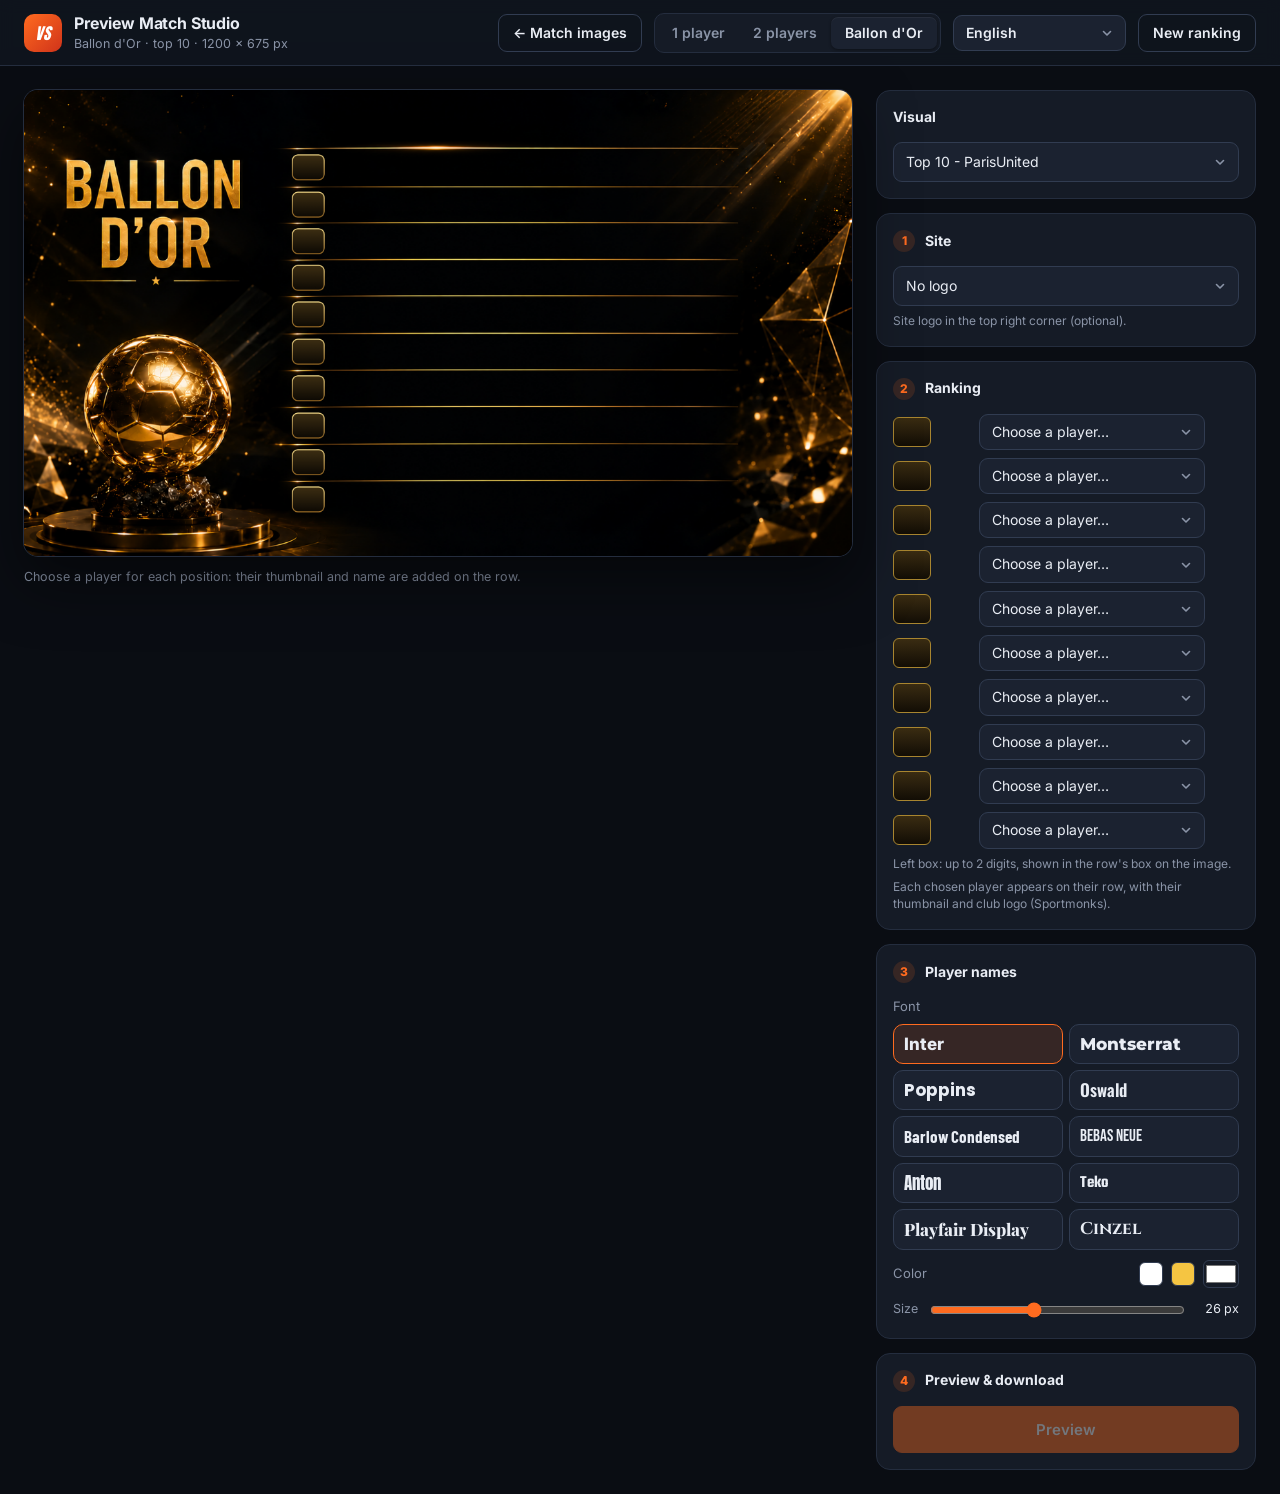
==== ballondor-top10-parisunited.html @ c7cbef78 "Ballon d'Or : déclinaison « Top 10 - ParisUnited » Même visuel que le Top 10 16:9, sans rang automat" ====
<!doctype html>
<html lang="fr">
<head>
  <meta charset="utf-8">
  <meta name="viewport" content="width=device-width, initial-scale=1">
  <title>Ballon d'Or Top 10 ParisUnited — Preview Match Studio</title>
  <link rel="preconnect" href="https://fonts.googleapis.com">
  <link rel="preconnect" href="https://fonts.gstatic.com" crossorigin>
  <link href="https://fonts.googleapis.com/css2?family=Anton&family=Barlow+Condensed:wght@700&family=Bebas+Neue&family=Cinzel:wght@700&family=Inter:wght@400;500;600;700;800&family=Montserrat:wght@800&family=Oswald:wght@600&family=Playfair+Display:wght@800&family=Poppins:wght@700&family=Teko:wght@600&display=swap" rel="stylesheet">
  <link rel="stylesheet" href="css/style.css">
</head>
<body data-layout="ballondorTop10ParisUnited">
  <!-- Déclinaison « Top 10 - ParisUnited » du Top 10 16:9 : pas de rang automatique, une case par ligne où l'on
       saisit jusqu'à 2 chiffres. Logique : js/top10.js ; réglages dans ballondorTop10ParisUnited (js/config.js). -->
  <header class="topbar">
    <div class="brand">
      <div class="brand-mark" aria-hidden="true">VS</div>
      <div>
        <h1>Preview Match Studio</h1>
        <p data-i18n="top10.subtitle">Ballon d'Or · top 10 · 1200 × 675 px</p>
      </div>
    </div>
    <div class="topbar-actions">
      <a class="btn ghost" href="index.html" data-i18n="player.back">← Visuels de match</a>
      <nav class="seg" aria-label="Pages photo joueur" data-i18n-attr="aria-label:player.navAria">
        <a href="player.html" data-i18n="player.nav1">1 joueur</a>
        <a href="player2.html" data-i18n="player.nav2">2 joueurs</a>
        <a href="ballondor.html" aria-current="page" data-i18n="player.nav3">Ballon d'Or</a>
      </nav>
      <select class="select lang-select" id="langSelect" aria-label="Langue" data-i18n-attr="aria-label:aria.lang"></select>
      <button class="btn ghost" id="resetBtn" type="button" data-i18n="top10.reset">Nouveau classement</button>
    </div>
  </header>

  <main class="layout">
    <section class="stage-col">
      <div class="stage" id="stage">
        <canvas id="editor" tabindex="0" aria-label="Zone d'édition du visuel" data-i18n-attr="aria-label:aria.canvas"></canvas>
      </div>
      <div class="stage-bar">
        <span id="statusText"></span>
      </div>
    </section>

    <aside class="panel">
      <section class="card">
        <h2><span data-i18n="visual.title">Visuel</span></h2>
        <select class="select" id="visualSelect" aria-label="Visuel" data-i18n-attr="aria-label:visual.title">
          <option value="ballondor.html" data-i18n="visual.top3">Top 3</option>
          <option value="ballondor-top10.html" data-i18n="visual.top10">Top 10 - 16/9</option>
          <option value="ballondor-top10-vertical.html" data-i18n="visual.top10Vertical">Top 10 - 9/16</option>
          <option value="ballondor-top10-parisunited.html" selected data-i18n="visual.top10PU">Top 10 - ParisUnited</option>
        </select>
      </section>

      <section class="card">
        <h2><span class="step">1</span><span data-i18n="site.title">Site</span></h2>
        <select class="select" id="siteSelect" aria-label="Site" data-i18n-attr="aria-label:site.title"></select>
        <small class="note" data-i18n="ballondor.siteNote">Logo du site en haut à droite (facultatif).</small>
      </section>

      <section class="card">
        <h2><span class="step">2</span><span data-i18n="top10.rankingTitle">Classement</span></h2>
        <ol class="rank-list" id="rankList"></ol>
        <small class="note" data-i18n="top10.numbersNote">Case de gauche : jusqu'à 2 chiffres, affichés dans la case de la ligne sur l'image.</small>
        <small class="note" data-i18n="top10.rankingNote">Chaque joueur choisi apparaît sur sa ligne, avec sa vignette et le logo de son club (Sportmonks).</small>
      </section>

      <section class="card">
        <h2><span class="step">3</span><span data-i18n="names.title">Noms des joueurs</span></h2>
        <div class="font-field"><span data-i18n="title.font">Police</span>
          <div class="font-grid" id="namesFont" role="group" aria-label="Police" data-i18n-attr="aria-label:title.font"></div>
        </div>
        <div class="inline-field">
          <span data-i18n="title.color">Couleur</span>
          <span class="color-pick" id="namesSwatches">
            <button type="button" class="swatch" data-color="#ffffff" style="background:#ffffff" title="Blanc" data-i18n-attr="title:title.white;aria-label:title.white"></button>
            <button type="button" class="swatch" data-color="#f5c542" style="background:#f5c542" title="Or" data-i18n-attr="title:title.gold;aria-label:title.gold"></button>
            <input type="color" id="namesColor" value="#ffffff" aria-label="Couleur" data-i18n-attr="aria-label:title.color">
          </span>
        </div>
        <label class="range"><span data-i18n="title.size">Taille</span>
          <input type="range" id="namesSize" min="14" max="44" step="1">
          <output id="namesSizeOut"></output>
        </label>
      </section>

      <section class="card">
        <h2><span class="step">4</span><span data-i18n="export.title">Aperçu &amp; téléchargement</span></h2>
        <button class="btn primary block" id="previewBtn" type="button" data-i18n="export.preview">Prévisualiser</button>
      </section>
    </aside>
  </main>

  <dialog id="previewDialog" class="dialog" aria-labelledby="previewTitle">
    <div class="dialog-head">
      <h3 id="previewTitle" data-i18n="dialog.title">Aperçu final</h3>
      <button class="icon-btn" type="button" data-close aria-label="Fermer" data-i18n-attr="aria-label:dialog.close">×</button>
    </div>
    <div class="preview-img">
      <img id="previewImg" alt="Aperçu du visuel exporté" data-i18n-attr="alt:dialog.imgAlt">
      <p class="preview-error" id="previewError" hidden></p>
    </div>
    <div class="dialog-foot">
      <label class="field grow"><span data-i18n="dialog.filename">Nom du fichier</span>
        <span class="filename"><input type="text" id="filenameInput" spellcheck="false"><em id="extLabel">.jpg</em></span>
      </label>
      <label class="field"><span data-i18n="dialog.format">Format</span>
        <select class="select" id="formatSelect">
          <option value="jpeg">JPG</option>
          <option value="webp">WebP</option>
          <option value="png">PNG</option>
        </select>
      </label>
      <span class="preview-meta" id="previewMeta"></span>
      <div class="row-btns">
        <button class="btn ghost" type="button" data-close data-i18n="dialog.back">Retour à l'édition</button>
        <button class="btn primary" type="button" id="downloadBtn" data-i18n="dialog.download">Télécharger</button>
      </div>
    </div>
  </dialog>

  <div class="toast" id="toast" role="status" aria-live="polite"></div>

  <script src="js/config.js"></script>
  <script src="js/i18n.js"></script>
  <script src="js/ballondor-candidates.js"></script>
  <script src="js/top10.js"></script>
</body>
</html>
---- css/style.css ----
:root {
  --bg: #0a0d13;
  --surface: #10151e;
  --card: #151b26;
  --card-2: #1b2230;
  --line: #242d3e;
  --line-2: #313c51;
  --text: #e9edf4;
  --muted: #8a94a7;
  --accent: #ff6b1f;
  --accent-hover: #ff8540;
  --accent-soft: rgba(255, 107, 31, 0.14);
  --ok: #2bd17e;
  --ok-soft: rgba(43, 209, 126, 0.14);
  --warn: #f5a524;
  --warn-soft: rgba(245, 165, 36, 0.14);
  --danger: #ff5d5d;
  --radius: 14px;
  --radius-sm: 10px;
  --font: Inter, system-ui, -apple-system, "Segoe UI", Roboto, sans-serif;
  color-scheme: dark;
}

* { box-sizing: border-box; }
[hidden] { display: none !important; }
html, body { margin: 0; }
body {
  min-height: 100vh;
  background: var(--bg);
  color: var(--text);
  font: 14px/1.45 var(--font);
  -webkit-font-smoothing: antialiased;
}
button, input, select { font: inherit; color: inherit; }
code { font-size: 0.92em; background: rgba(255, 255, 255, 0.06); padding: 1px 5px; border-radius: 5px; }

/* ---------- Barre du haut ---------- */
.topbar {
  position: sticky;
  top: 0;
  z-index: 10;
  display: flex;
  align-items: center;
  justify-content: space-between;
  gap: 16px;
  padding: 12px 24px;
  background: rgba(16, 21, 30, 0.92);
  backdrop-filter: blur(8px);
  border-bottom: 1px solid var(--line);
}
.brand { display: flex; align-items: center; gap: 12px; min-width: 0; }
.brand-mark {
  flex: none;
  width: 38px;
  height: 38px;
  display: grid;
  place-items: center;
  border-radius: 10px;
  background: linear-gradient(135deg, var(--accent), #d0331a);
  color: #fff;
  font: italic 16px/1 Anton, Impact, sans-serif;
  letter-spacing: 0.04em;
}
.brand h1 { margin: 0; font-size: 16px; font-weight: 700; letter-spacing: -0.01em; }
.brand p { margin: 0; color: var(--muted); font-size: 12.5px; }
.topbar-actions { display: flex; flex-wrap: wrap; justify-content: flex-end; align-items: center; gap: 12px; }
.topbar-actions .lang-select { flex: none; width: auto; padding-top: 7px; padding-bottom: 7px; font-weight: 600; }

.seg {
  display: inline-flex;
  padding: 3px;
  background: var(--card);
  border: 1px solid var(--line);
  border-radius: 10px;
}
.seg button {
  border: 0;
  background: transparent;
  padding: 6px 16px;
  border-radius: 7px;
  color: var(--muted);
  font-weight: 600;
  cursor: pointer;
}
.seg a {
  padding: 6px 14px;
  border-radius: 7px;
  color: var(--muted);
  font-weight: 600;
  text-decoration: none;
  white-space: nowrap;
}
.seg button:hover, .seg a:hover { color: var(--text); }
.seg a[aria-current="page"] {
  background: var(--card-2);
  color: var(--text);
  box-shadow: inset 0 1px 0 rgba(255, 255, 255, 0.05), 0 1px 3px rgba(0, 0, 0, 0.4);
}
.seg button[aria-selected="true"] {
  background: var(--card-2);
  color: var(--text);
  box-shadow: inset 0 1px 0 rgba(255, 255, 255, 0.05), 0 1px 3px rgba(0, 0, 0, 0.4);
}

/* ---------- Mise en page ---------- */
.layout {
  display: grid;
  grid-template-columns: minmax(0, 1fr) 380px;
  gap: 24px;
  padding: 24px;
  align-items: start;
  max-width: 1720px;
  margin: 0 auto;
}
.stage-col { position: sticky; top: 87px; min-width: 0; }

.stage {
  position: relative;
  aspect-ratio: 16 / 9;
  overflow: hidden;
  border-radius: var(--radius);
  background: #000;
  box-shadow: 0 0 0 1px var(--line), 0 24px 60px rgba(0, 0, 0, 0.5);
}
.stage canvas {
  display: block;
  width: 100%;
  height: 100%;
  touch-action: none;
  outline: none;
}
.stage canvas.is-dragging { cursor: grabbing !important; }

/* Visuels verticaux (9:16) : l'image tient dans la hauteur de l'écran */
.portrait .stage { aspect-ratio: 9 / 16; width: min(100%, calc((100vh - 150px) * 9 / 16)); margin-inline: auto; }
.portrait .preview-img img { width: auto; max-width: 100%; max-height: calc(100vh - 260px); margin-inline: auto; }

.drop-hint {
  position: absolute;
  inset: 0;
  display: none;
  grid-template-columns: 1fr 1fr;
  pointer-events: none;
}
.stage.is-dropping .drop-hint { display: grid; }
.drop-hint > div {
  display: grid;
  place-items: center;
  margin: 12px;
  border: 2px dashed rgba(255, 255, 255, 0.35);
  border-radius: var(--radius-sm);
  background: rgba(5, 8, 14, 0.55);
  color: rgba(255, 255, 255, 0.7);
  text-align: center;
  transition: background 0.12s, border-color 0.12s;
}
.drop-hint > div.is-active { border-color: var(--accent); background: rgba(255, 107, 31, 0.25); color: #fff; }
.drop-hint strong { display: block; font-size: 22px; margin-top: 4px; color: #fff; }

.stage-bar {
  display: flex;
  flex-wrap: wrap;
  justify-content: space-between;
  gap: 8px 16px;
  margin-top: 12px;
  color: var(--muted);
  font-size: 12.5px;
}
#statusText strong { color: var(--text); font-weight: 600; }
#statusText .num { font-variant-numeric: tabular-nums; }
kbd {
  font: 600 11px/1 var(--font);
  padding: 3px 6px;
  border-radius: 5px;
  background: var(--card-2);
  border: 1px solid var(--line-2);
  color: var(--text);
}

/* ---------- Panneau latéral ---------- */
.panel { display: flex; flex-direction: column; gap: 14px; min-width: 0; }
.card {
  padding: 16px;
  background: var(--card);
  border: 1px solid var(--line);
  border-radius: var(--radius);
}
.card h2 {
  display: flex;
  align-items: center;
  gap: 10px;
  margin: 0 0 14px;
  font-size: 14px;
  font-weight: 700;
}
.step {
  width: 22px;
  height: 22px;
  display: grid;
  place-items: center;
  border-radius: 50%;
  background: var(--accent-soft);
  color: var(--accent);
  font-size: 12px;
  font-weight: 800;
}

.note { display: block; margin-top: 6px; color: var(--muted); font-size: 12px; }
.note.warn { color: var(--warn); }
.note:empty { display: none; }

/* Fond */
.template-row { display: flex; align-items: center; gap: 12px; }
.template-thumb {
  flex: none;
  width: 112px;
  aspect-ratio: 16 / 9;
  overflow: hidden;
  border-radius: 8px;
  border: 1px solid var(--line-2);
  background: linear-gradient(115deg, #13235c 0 49%, #6b1222 51% 100%);
}
.template-thumb.is-football { background: linear-gradient(115deg, #0d4a32 0 49%, #0a2e4d 51% 100%); }
.template-thumb img { display: block; width: 100%; height: 100%; object-fit: cover; }
.template-thumb img:not([src]), .template-thumb img[src=""] { display: none; }
.template-info { min-width: 0; }
.template-info strong { display: block; overflow: hidden; text-overflow: ellipsis; white-space: nowrap; }
.template-info .note { margin-top: 2px; }

/* Équipes */
.team {
  padding: 12px;
  margin-bottom: 10px;
  background: var(--card-2);
  border: 1px solid var(--line);
  border-radius: var(--radius-sm);
  transition: border-color 0.15s, box-shadow 0.15s;
}
.team.is-selected { border-color: var(--accent); box-shadow: 0 0 0 3px var(--accent-soft); }
.team.is-locked { border-color: rgba(43, 209, 126, 0.45); }
.team-head { display: flex; align-items: center; justify-content: space-between; margin-bottom: 10px; }
.team-label { font-weight: 700; }
.team-label em { margin-left: 6px; font-style: normal; font-weight: 500; color: var(--muted); }

.badge {
  padding: 3px 9px;
  border-radius: 99px;
  background: rgba(255, 255, 255, 0.06);
  color: var(--muted);
  font-size: 11px;
  font-weight: 700;
  white-space: nowrap;
}
.badge.warn { background: var(--warn-soft); color: var(--warn); }
.badge.ok { background: var(--ok-soft); color: var(--ok); }

.club-select { margin-bottom: 8px; }
.club-select:disabled { opacity: 0.6; cursor: not-allowed; }

.drop {
  display: flex;
  align-items: center;
  gap: 12px;
  min-height: 56px;
  padding: 8px 10px;
  border: 1.5px dashed var(--line-2);
  border-radius: var(--radius-sm);
  color: var(--muted);
  font-size: 12.5px;
  cursor: pointer;
  transition: border-color 0.15s, background 0.15s, color 0.15s;
}
.drop:hover, .drop.is-over { border-color: var(--accent); background: var(--accent-soft); color: var(--text); }
.drop img {
  flex: none;
  width: 44px;
  height: 44px;
  padding: 3px;
  object-fit: contain;
  border-radius: 6px;
  background: repeating-conic-gradient(#2a3242 0 25%, #20273444 0 50%) 0 0 / 10px 10px;
}
.drop span { min-width: 0; overflow-wrap: anywhere; }
.team.is-locked .drop { pointer-events: none; opacity: 0.75; }

.range {
  display: grid;
  grid-template-columns: auto 1fr 46px;
  align-items: center;
  gap: 10px;
  margin: 12px 0 2px;
  color: var(--muted);
  font-size: 12.5px;
}
input[type="range"] { width: 100%; accent-color: var(--accent); }
input[type="range"]:disabled { opacity: 0.4; }
output { text-align: right; font-size: 12.5px; color: var(--text); font-variant-numeric: tabular-nums; }

.row-btns { display: flex; flex-wrap: wrap; gap: 8px; margin-top: 10px; }
.row-btns:empty { display: none; }

.check {
  display: flex;
  align-items: center;
  gap: 8px;
  margin-top: 12px;
  color: var(--muted);
  font-size: 13px;
  cursor: pointer;
}
.check input { width: 16px; height: 16px; accent-color: var(--accent); }

/* Boutons */
.btn {
  display: inline-flex;
  align-items: center;
  justify-content: center;
  gap: 6px;
  padding: 8px 14px;
  border: 1px solid var(--line-2);
  border-radius: 9px;
  background: var(--card-2);
  font-weight: 600;
  white-space: nowrap;
  color: inherit;
  text-decoration: none;
  cursor: pointer;
  transition: background 0.15s, border-color 0.15s, opacity 0.15s;
}
.btn:hover:not(:disabled) { background: #242c3d; border-color: #3d4964; }
.btn:focus-visible, .seg button:focus-visible, .select:focus-visible, .field input:focus-visible { outline: 2px solid var(--accent); outline-offset: 2px; }
.btn:disabled { opacity: 0.4; cursor: not-allowed; }
.btn.small { padding: 6px 11px; font-size: 12.5px; }
.btn.ghost { background: transparent; }
.btn.primary { background: var(--accent); border-color: var(--accent); color: #fff; }
.btn.primary:hover:not(:disabled) { background: var(--accent-hover); border-color: var(--accent-hover); }
.btn.danger { color: var(--danger); }
.btn.block { width: 100%; padding: 12px; font-size: 15px; }

/* Champs */
.select {
  width: 100%;
  appearance: none;
  padding: 9px 34px 9px 12px;
  border: 1px solid var(--line-2);
  border-radius: 9px;
  background: var(--card-2) url("data:image/svg+xml,%3Csvg xmlns='http://www.w3.org/2000/svg' width='12' height='12' viewBox='0 0 12 12'%3E%3Cpath d='M2.5 4.5 6 8l3.5-3.5' fill='none' stroke='%238a94a7' stroke-width='1.6' stroke-linecap='round' stroke-linejoin='round'/%3E%3C/svg%3E") no-repeat right 12px center;
  cursor: pointer;
}
.field { display: grid; gap: 6px; color: var(--muted); font-size: 12.5px; }
.field input[type="text"] {
  width: 100%;
  padding: 9px 12px;
  border: 1px solid var(--line-2);
  border-radius: 9px;
  background: var(--card-2);
}
.field input[type="file"] { font-size: 12px; color: var(--muted); }

.add-site { margin-top: 12px; border-top: 1px solid var(--line); padding-top: 12px; }
.add-site summary { cursor: pointer; color: var(--accent); font-weight: 600; font-size: 13px; list-style: none; }
.add-site summary::-webkit-details-marker { display: none; }
.add-site form { display: grid; gap: 12px; margin-top: 12px; }
.add-site form .btn { justify-self: start; }
.file-pick { display: flex; align-items: center; gap: 10px; min-width: 0; }
.file-name { min-width: 0; overflow: hidden; text-overflow: ellipsis; white-space: nowrap; color: var(--muted); font-size: 12px; }
.dialog-sm { width: min(420px, calc(100vw - 32px)); }
.dialog-sm form { padding: 20px; }
.dialog-sm p { margin: 0 0 6px; line-height: 1.5; }
.dialog-sm .row-btns { justify-content: flex-end; margin-top: 16px; }

/* Checklist */
.checklist { display: grid; gap: 8px; margin: 0 0 14px; padding: 0; list-style: none; }
.checklist li { display: flex; align-items: center; gap: 10px; color: var(--muted); font-size: 13px; }
.checklist li::before {
  content: "";
  flex: none;
  width: 18px;
  height: 18px;
  border: 1.5px solid var(--line-2);
  border-radius: 50%;
}
.checklist li.ok { color: var(--text); }
.checklist li.ok::before {
  border-color: var(--ok);
  background: var(--ok) url("data:image/svg+xml,%3Csvg xmlns='http://www.w3.org/2000/svg' width='12' height='12' viewBox='0 0 12 12'%3E%3Cpath d='m2.5 6.2 2.3 2.3 4.7-5' fill='none' stroke='%23fff' stroke-width='1.9' stroke-linecap='round' stroke-linejoin='round'/%3E%3C/svg%3E") center / 12px no-repeat;
}
.checklist li.warn::before {
  border-color: var(--warn);
  background: var(--warn-soft) url("data:image/svg+xml,%3Csvg xmlns='http://www.w3.org/2000/svg' width='12' height='12' viewBox='0 0 12 12'%3E%3Cpath d='M6 3v3.6' stroke='%23f5a524' stroke-width='1.8' stroke-linecap='round'/%3E%3Ccircle cx='6' cy='9' r='1' fill='%23f5a524'/%3E%3C/svg%3E") center / 12px no-repeat;
}

/* ---------- Page photo joueur ---------- */
.stage.is-over { box-shadow: 0 0 0 2px var(--accent), 0 24px 60px rgba(0, 0, 0, 0.5); }
.stage-busy {
  position: absolute;
  inset: 0;
  display: grid;
  place-content: center;
  justify-items: center;
  gap: 14px;
  background: rgba(10, 13, 19, 0.55);
  backdrop-filter: blur(2px);
  color: #fff;
  font-weight: 600;
  text-align: center;
  padding: 16px;
}
.spinner {
  width: 38px;
  height: 38px;
  border-radius: 50%;
  border: 3px solid rgba(255, 255, 255, 0.25);
  border-top-color: var(--accent);
  animation: spin 0.9s linear infinite;
}
@keyframes spin { to { transform: rotate(360deg); } }
.drop.is-disabled { pointer-events: none; opacity: 0.6; }
.engine-field { margin-top: 12px; }
.progress {
  position: relative;
  height: 6px;
  margin-top: 12px;
  overflow: hidden;
  border-radius: 99px;
  background: var(--card-2);
}
.progress-bar { height: 100%; width: 0; border-radius: inherit; background: var(--accent); transition: width 0.2s; }
.progress.is-indeterminate .progress-bar { width: 35%; animation: slide 1.1s ease-in-out infinite; }
@keyframes slide { from { transform: translateX(-100%); } to { transform: translateX(290%); } }
.compare { display: grid; grid-template-columns: 1fr 1fr; gap: 10px; margin-top: 12px; }
.compare figure { margin: 0; }
.compare img {
  display: block;
  width: 100%;
  aspect-ratio: 1;
  object-fit: contain;
  border-radius: 8px;
  border: 1px solid var(--line-2);
  background: repeating-conic-gradient(#2a3242 0 25%, #20273444 0 50%) 0 0 / 14px 14px;
}
.compare figcaption { margin-top: 4px; color: var(--muted); font-size: 12px; text-align: center; }
.seg-block { display: flex; width: 100%; }
.player-anchors { margin-top: 12px; }
.recenter-btn { margin-top: 12px; }
/* Ambiances de lumière : un bouton par ambiance, nom + effet */
.look-grid { display: grid; grid-template-columns: repeat(2, minmax(0, 1fr)); gap: 6px; margin-bottom: 4px; }
.look-tile {
  display: grid;
  gap: 2px;
  padding: 8px 10px;
  border: 1px solid var(--line-2);
  border-radius: var(--radius-sm);
  background: var(--card-2);
  color: var(--text);
  text-align: left;
  cursor: pointer;
}
.look-tile strong { font-size: 13px; font-weight: 700; }
.look-tile small { color: var(--muted); font-size: 11.5px; line-height: 1.3; }
.look-tile:hover { border-color: var(--muted); }
.look-tile[aria-pressed="true"] { border-color: var(--accent); background: var(--accent-soft); }
.look-tile:focus-visible { outline: 2px solid var(--accent); outline-offset: 2px; }
.name-field { margin-top: 10px; }
.rank-list { display: grid; gap: 8px; margin: 0; padding: 0; list-style: none; }
.rank-row { display: grid; grid-template-columns: 28px 32px 1fr 26px; align-items: center; gap: 8px; }
.rank-num {
  display: grid;
  place-items: center;
  height: 28px;
  border-radius: 6px;
  background: linear-gradient(180deg, #5a4520, #2c2110);
  color: #f5d27a;
  font-weight: 800;
  font-size: 13px;
}
.rank-thumb {
  grid-column: 2;
  width: 32px;
  height: 32px;
  border-radius: 50%;
  object-fit: cover;
  object-position: center 20%;
  background: #1c160b;
  border: 1px solid #a8852f;
}
.rank-row .select { grid-column: 3; padding-top: 7px; padding-bottom: 7px; }
.rank-club { grid-column: 4; width: 26px; height: 26px; object-fit: contain; }
.rank-list.is-manual .rank-row { grid-template-columns: 38px 32px 1fr 26px; }
.rank-input {
  width: 100%;
  height: 30px;
  padding: 0;
  border: 1px solid #a8852f;
  border-radius: 6px;
  background: linear-gradient(180deg, #3a2c12, #120d05);
  color: #f5d27a;
  font: 800 14px var(--font);
  text-align: center;
}
.rank-input:focus { outline: 2px solid var(--accent); outline-offset: 1px; }
.color-pick { display: inline-flex; align-items: center; gap: 8px; }
.swatch {
  width: 24px;
  height: 24px;
  padding: 0;
  border: 1px solid var(--line-2);
  border-radius: 6px;
  cursor: pointer;
}
.swatch:focus-visible { outline: 2px solid var(--accent); outline-offset: 2px; }
.color-pick input[type="color"] {
  width: 36px;
  height: 28px;
  padding: 0;
  border: 1px solid var(--line-2);
  border-radius: 6px;
  background: none;
  cursor: pointer;
}
.inline-field {
  display: flex;
  align-items: center;
  justify-content: space-between;
  gap: 10px;
  margin-top: 10px;
  color: var(--muted);
  font-size: 13px;
}
.inline-field .select { width: auto; padding: 6px 30px 6px 10px; font-size: 12.5px; }

/* Sélecteur de police : chaque bouton est écrit dans sa police */
.font-field, .format-field { display: grid; gap: 8px; margin-top: 10px; color: var(--muted); font-size: 13px; }
.font-grid { display: grid; grid-template-columns: repeat(2, minmax(0, 1fr)); gap: 6px; }
.font-tile {
  overflow: hidden;
  padding: 9px 10px;
  border: 1px solid var(--line-2);
  border-radius: var(--radius-sm);
  background: var(--card-2);
  color: var(--text);
  font-size: 17px;
  line-height: 1.2;
  text-align: left;
  text-overflow: ellipsis;
  white-space: nowrap;
  cursor: pointer;
}
.font-tile:hover { border-color: var(--muted); }
.font-tile[aria-pressed="true"] { border-color: var(--accent); background: var(--accent-soft); }
.font-tile:focus-visible { outline: 2px solid var(--accent); outline-offset: 2px; }
.player-card .compare img { aspect-ratio: 4 / 3; }
.seg-block button { flex: 1; }
.seg-block button:disabled { opacity: 0.4; cursor: not-allowed; }
.seg-block button[aria-pressed="true"] {
  background: var(--card-2);
  color: var(--text);
  box-shadow: inset 0 1px 0 rgba(255, 255, 255, 0.05), 0 1px 3px rgba(0, 0, 0, 0.4);
}

/* ---------- Fenêtre d'aperçu ---------- */
.dialog {
  width: min(1040px, calc(100vw - 32px));
  max-height: calc(100vh - 32px);
  padding: 0;
  border: 1px solid var(--line-2);
  border-radius: 18px;
  background: var(--surface);
  color: var(--text);
  box-shadow: 0 30px 80px rgba(0, 0, 0, 0.6);
}
.dialog::backdrop { background: rgba(5, 7, 12, 0.78); backdrop-filter: blur(4px); }
.dialog-head {
  display: flex;
  align-items: center;
  justify-content: space-between;
  padding: 14px 18px;
  border-bottom: 1px solid var(--line);
}
.dialog-head h3 { margin: 0; font-size: 15px; }
.icon-btn {
  width: 32px;
  height: 32px;
  border: 0;
  border-radius: 8px;
  background: transparent;
  color: var(--muted);
  font-size: 22px;
  line-height: 1;
  cursor: pointer;
}
.icon-btn:hover { background: var(--card-2); color: var(--text); }
.preview-img { padding: 18px; }
.preview-img img { display: block; width: 100%; height: auto; border-radius: 10px; box-shadow: 0 0 0 1px var(--line); }
.preview-img img[src=""] { display: none; }
.preview-error {
  margin: 0;
  padding: 14px 16px;
  border-radius: 10px;
  background: rgba(255, 93, 93, 0.1);
  color: #ffb3b3;
}
.dialog-foot {
  display: flex;
  flex-wrap: wrap;
  align-items: flex-end;
  gap: 14px;
  padding: 14px 18px 18px;
  border-top: 1px solid var(--line);
}
.dialog-foot .grow { flex: 1 1 260px; }
.dialog-foot .row-btns { margin: 0 0 0 auto; }
.filename {
  display: flex;
  align-items: center;
  border: 1px solid var(--line-2);
  border-radius: 9px;
  background: var(--card-2);
  overflow: hidden;
}
.filename input[type="text"] { border: 0; border-radius: 0; background: transparent; min-width: 0; }
.filename input:focus-visible { outline: none; }
.filename:focus-within { outline: 2px solid var(--accent); outline-offset: 2px; }
.filename em { padding: 0 12px; color: var(--muted); font-style: normal; }
.preview-meta { align-self: center; color: var(--muted); font-size: 12.5px; font-variant-numeric: tabular-nums; }

/* ---------- Notification ---------- */
.toast {
  position: fixed;
  left: 50%;
  bottom: 24px;
  z-index: 50;
  max-width: calc(100vw - 32px);
  padding: 10px 16px;
  border: 1px solid var(--line-2);
  border-radius: 10px;
  background: #1f2737;
  box-shadow: 0 12px 30px rgba(0, 0, 0, 0.45);
  font-size: 13px;
  opacity: 0;
  pointer-events: none;
  transform: translate(-50%, 16px);
  transition: opacity 0.2s, transform 0.2s;
}
.toast.show { opacity: 1; transform: translate(-50%, 0); }

/* ---------- Responsive ---------- */
/* Barre du haut sur deux lignes : elle ne reste plus collée en haut, l'image prend sa place */
@media (max-width: 1279px) {
  .topbar { position: static; }
  .stage-col { top: 16px; }
}
@media (max-width: 1020px) {
  .layout { grid-template-columns: 1fr; padding: 16px; }
  .stage-col { position: static; }
}
@media (max-width: 640px) {
  .topbar { flex-wrap: wrap; padding: 12px 16px; }
  .topbar-actions { flex-wrap: wrap; }
  .brand p { display: none; }
  .stage-bar .keys { display: none; }
}
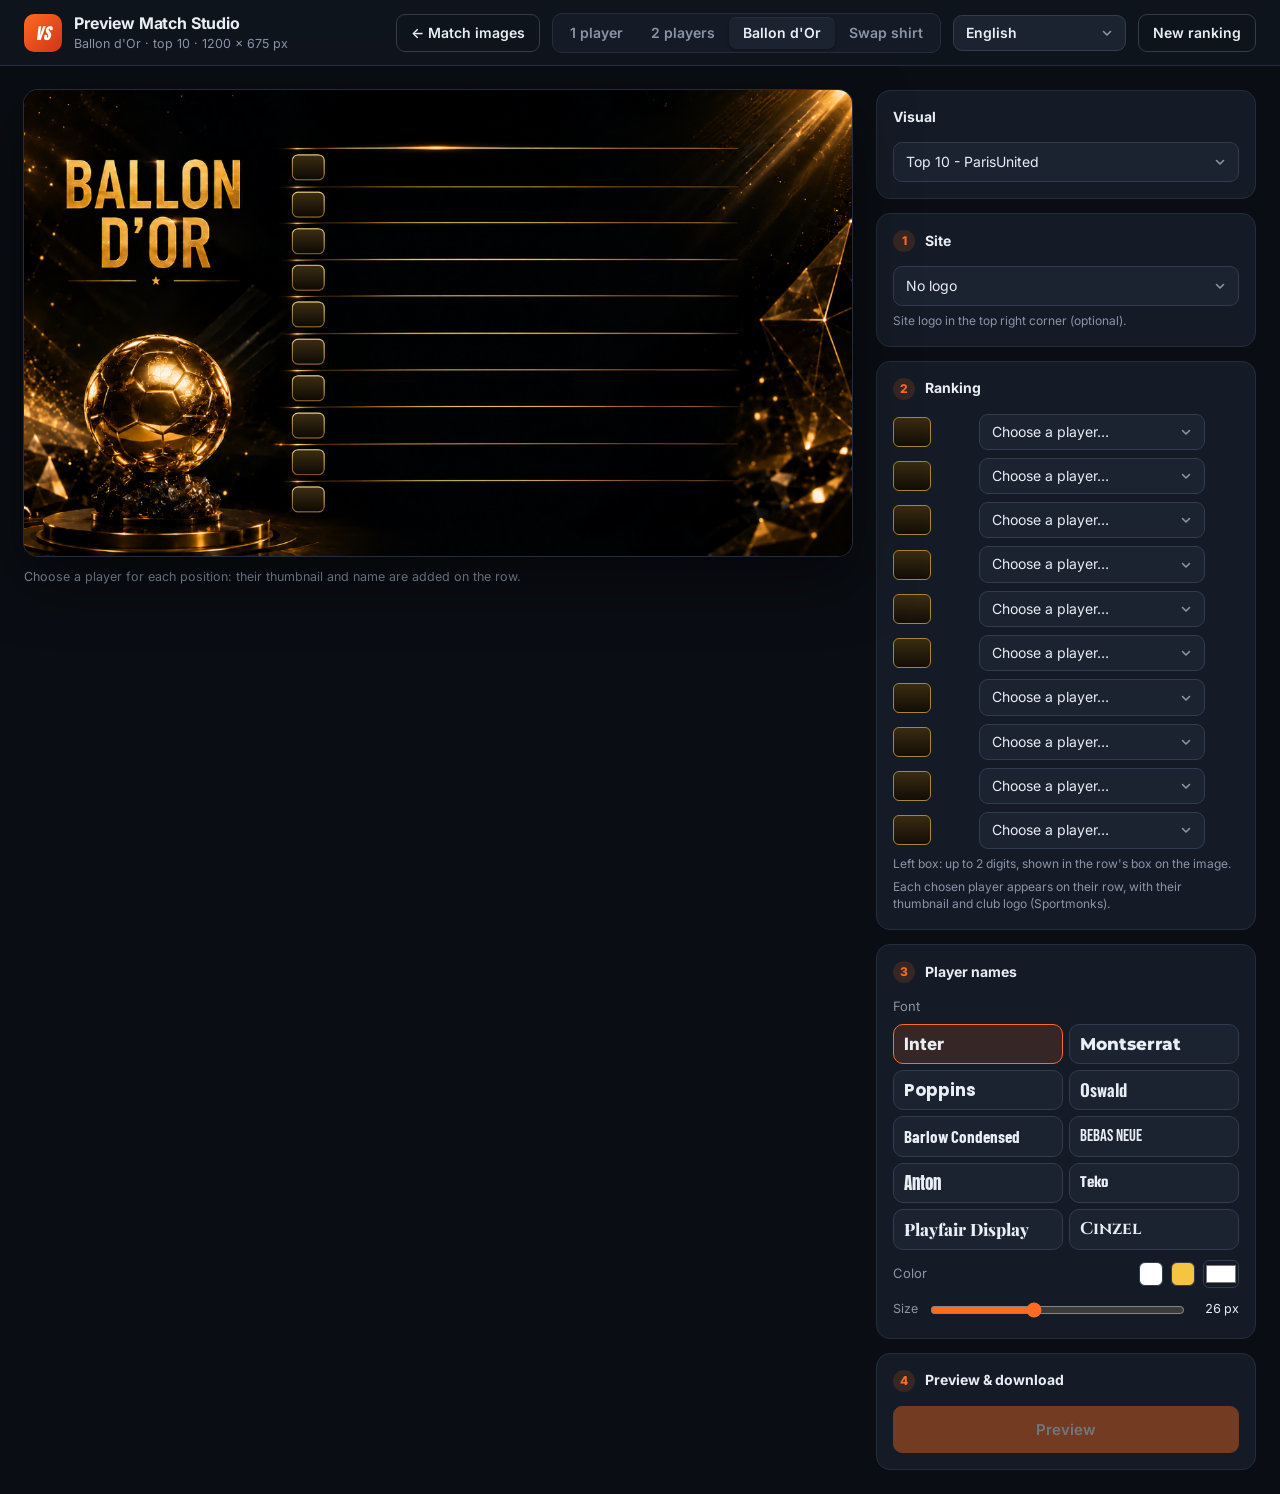
==== commit 4518f71b: "Page « Swap shirt » : maillot coupé en deux par une déchirure - Détection automatique du maillot dan" ====
--- a/ballondor-top10-parisunited.html
+++ b/ballondor-top10-parisunited.html
@@ -26,6 +26,7 @@
         <a href="player.html" data-i18n="player.nav1">1 joueur</a>
         <a href="player2.html" data-i18n="player.nav2">2 joueurs</a>
         <a href="ballondor.html" aria-current="page" data-i18n="player.nav3">Ballon d'Or</a>
+        <a href="swapshirt.html" data-i18n="player.nav4">Swap shirt</a>
       </nav>
       <select class="select lang-select" id="langSelect" aria-label="Langue" data-i18n-attr="aria-label:aria.lang"></select>
       <button class="btn ghost" id="resetBtn" type="button" data-i18n="top10.reset">Nouveau classement</button>
--- a/css/style.css
+++ b/css/style.css
@@ -660,3 +660,30 @@
   .brand p { display: none; }
   .stage-bar .keys { display: none; }
 }
+
+/* ---------- Swap shirt ---------- */
+.tool-bar { margin-bottom: 12px; }
+.tool-bar button { padding: 8px 6px; font-size: 12.5px; }
+.tool-bar button:disabled { opacity: 0.4; cursor: not-allowed; }
+.swap-stage { margin-inline: auto; }
+.swap-empty {
+  position: absolute;
+  inset: 0;
+  display: grid;
+  place-content: center;
+  gap: 8px;
+  padding: 24px;
+  border: 2px dashed var(--line-2);
+  border-radius: var(--radius);
+  color: var(--muted);
+  text-align: center;
+  cursor: pointer;
+}
+.swap-empty strong { color: var(--text); font-size: 18px; }
+.stage.is-over .swap-empty { border-color: var(--accent); background: var(--accent-soft); }
+.swap-field { margin-top: 12px; }
+.half-card.is-active { border-color: var(--accent); box-shadow: inset 0 0 0 1px var(--accent); }
+.half-card > .seg { margin-bottom: 10px; }
+.half-body > .check, .half-body > .range { margin-top: 10px; }
+/* Aperçu : l'image tient dans la hauteur de l'écran, quel que soit le format */
+.swap-dialog .preview-img img { width: auto; max-width: 100%; max-height: calc(100vh - 260px); margin-inline: auto; }
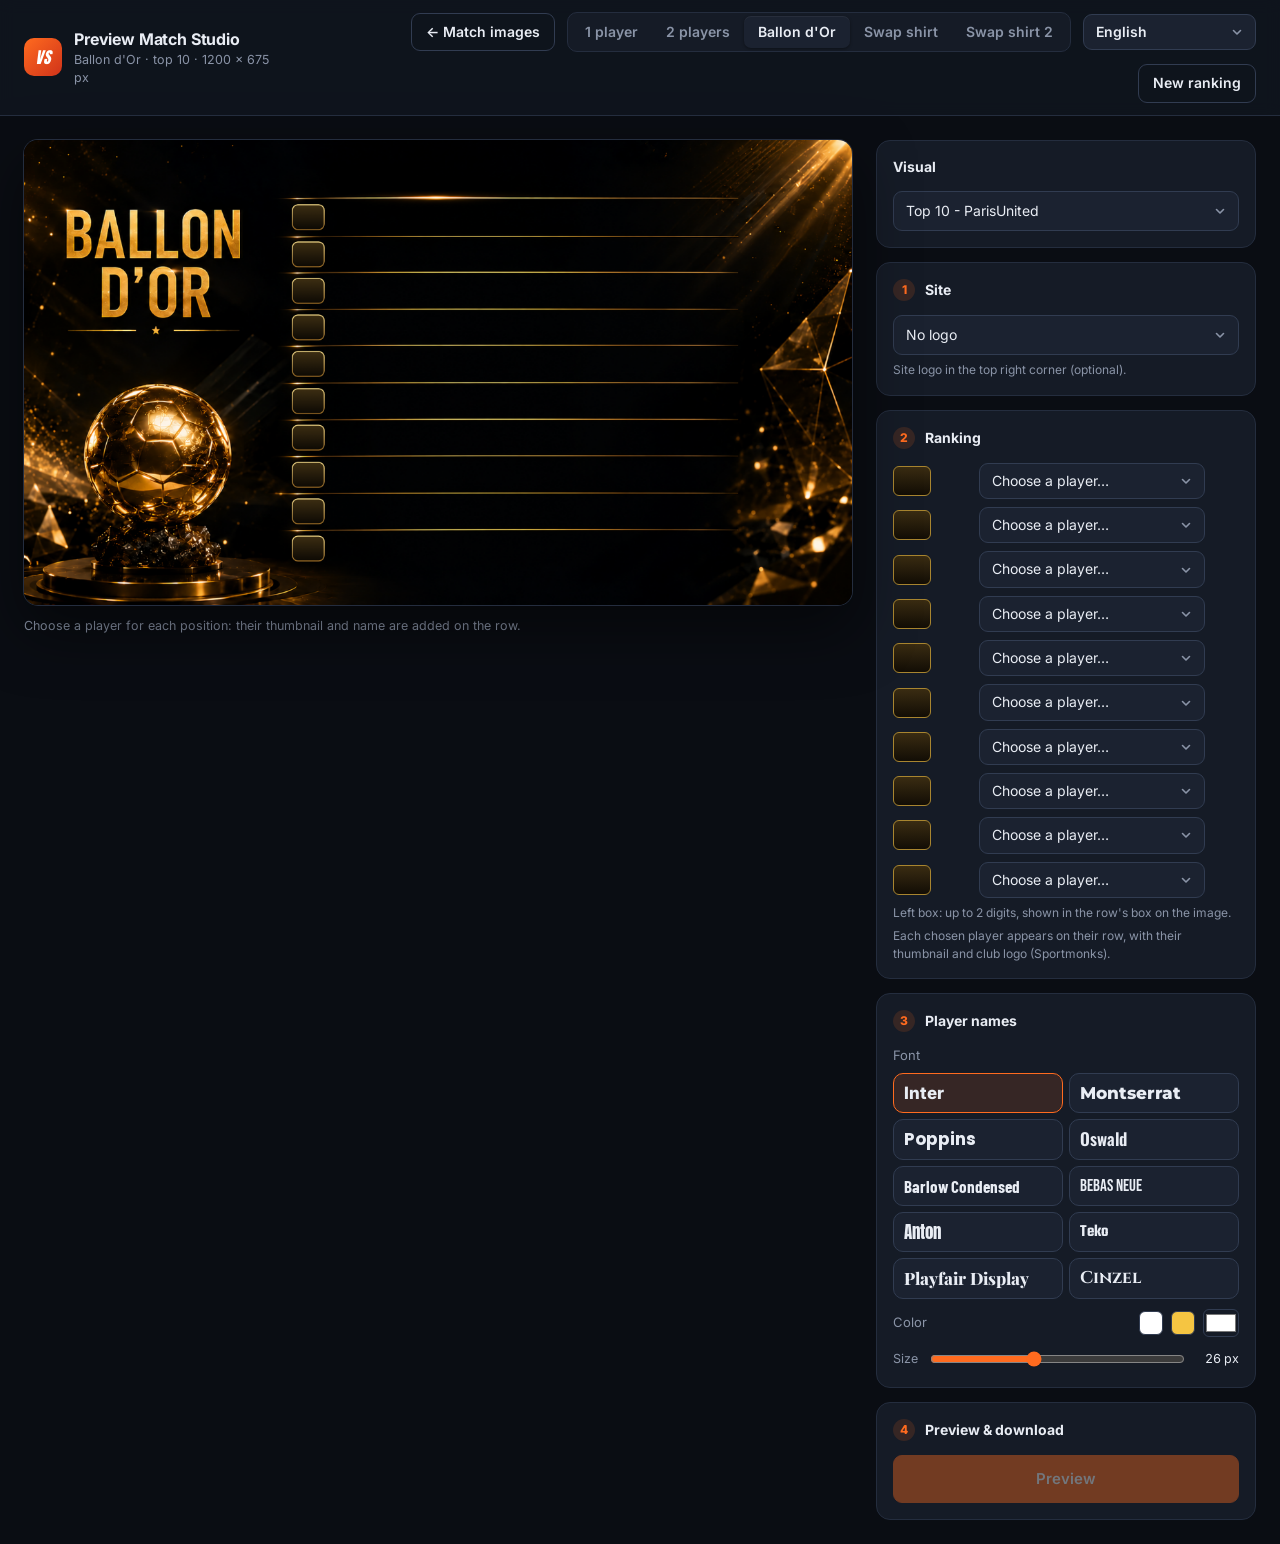
==== commit 6322d9d1: "Page « Swap shirt 2 » : deux photos, maillot de l'une sur une moitié de l'autre - Deux photos, choix" ====
--- a/ballondor-top10-parisunited.html
+++ b/ballondor-top10-parisunited.html
@@ -27,6 +27,7 @@
         <a href="player2.html" data-i18n="player.nav2">2 joueurs</a>
         <a href="ballondor.html" aria-current="page" data-i18n="player.nav3">Ballon d'Or</a>
         <a href="swapshirt.html" data-i18n="player.nav4">Swap shirt</a>
+        <a href="swapshirt2.html" data-i18n="player.nav5">Swap shirt 2</a>
       </nav>
       <select class="select lang-select" id="langSelect" aria-label="Langue" data-i18n-attr="aria-label:aria.lang"></select>
       <button class="btn ghost" id="resetBtn" type="button" data-i18n="top10.reset">Nouveau classement</button>
--- a/css/style.css
+++ b/css/style.css
@@ -687,3 +687,6 @@
 .half-body > .check, .half-body > .range { margin-top: 10px; }
 /* Aperçu : l'image tient dans la hauteur de l'écran, quel que soit le format */
 .swap-dialog .preview-img img { width: auto; max-width: 100%; max-height: calc(100vh - 260px); margin-inline: auto; }
+/* Swap shirt 2 : les deux photos, la photo de base soulignée */
+.duo-photos { display: grid; gap: 8px; }
+.drop.is-base { border-style: solid; border-color: var(--accent); }
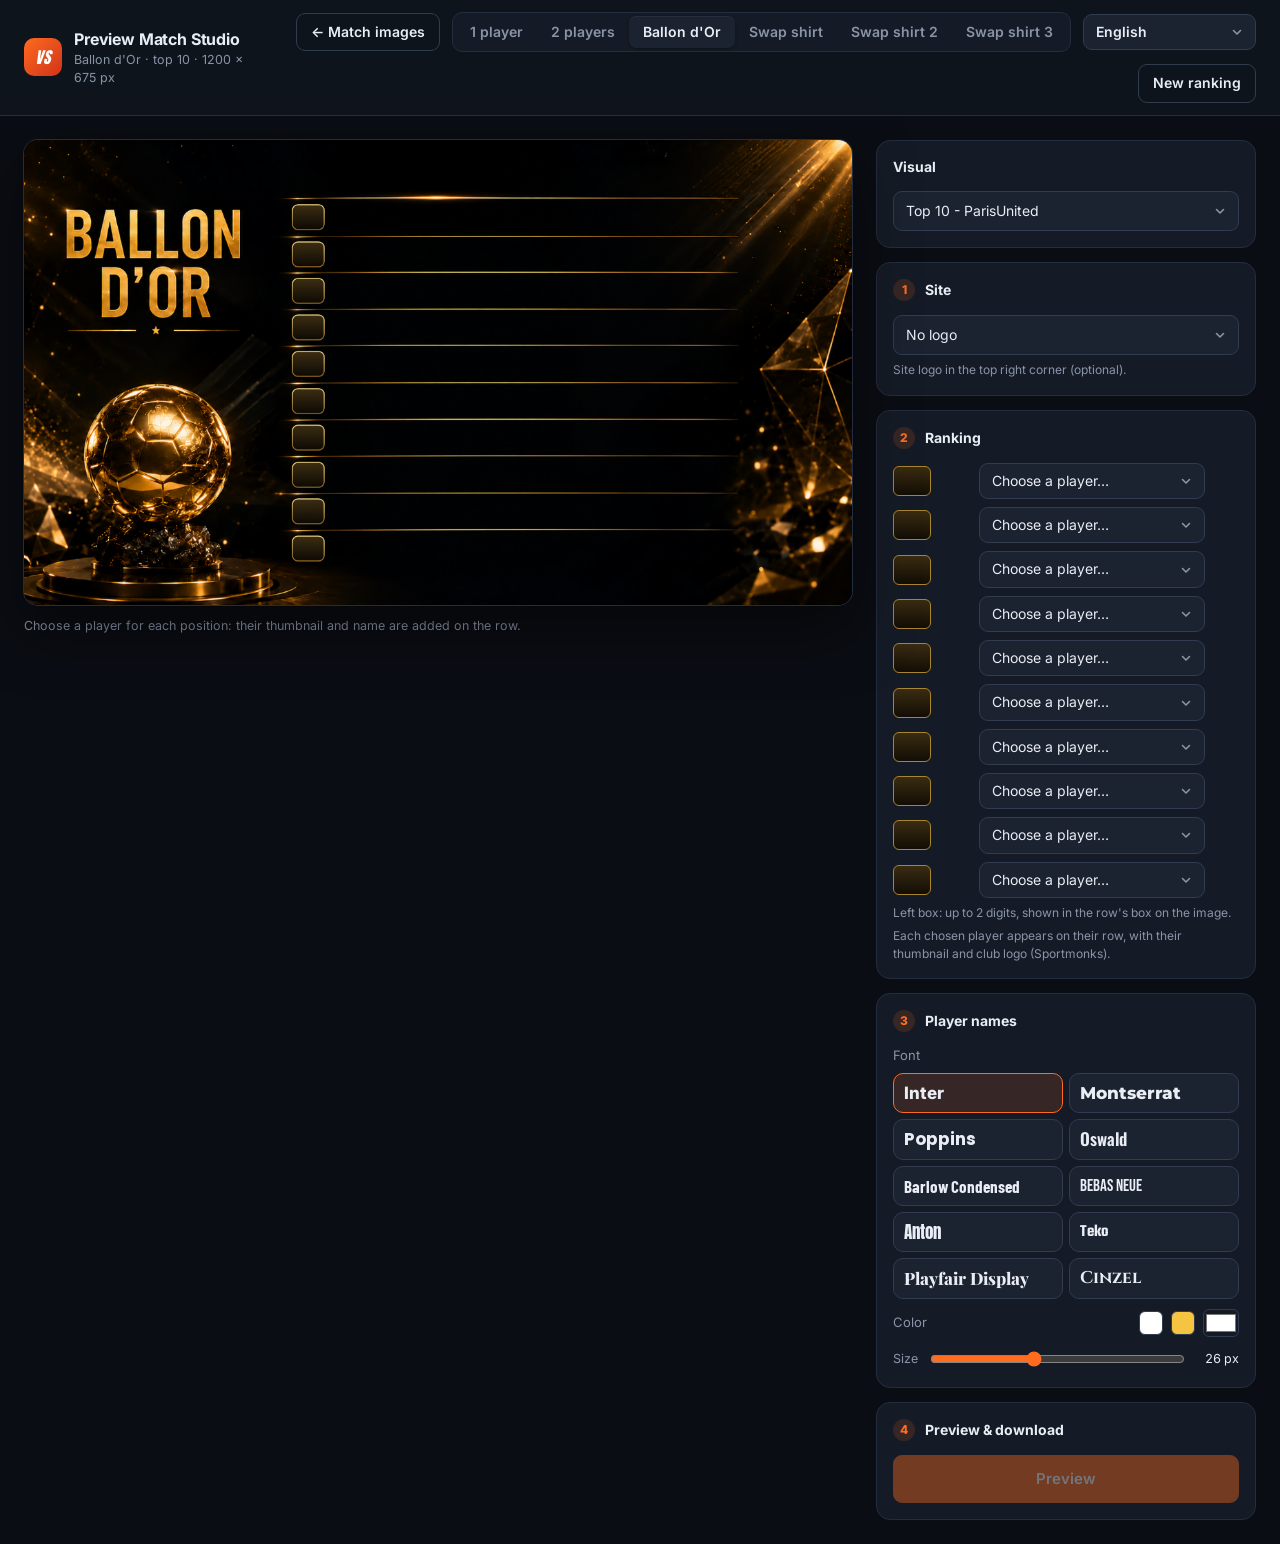
==== commit 503a4c39: "Page « Swap shirt 3 » : montage par l'IA d'OpenAI à partir de photos du joueur et du maillot Co-Auth" ====
--- a/ballondor-top10-parisunited.html
+++ b/ballondor-top10-parisunited.html
@@ -28,6 +28,7 @@
         <a href="ballondor.html" aria-current="page" data-i18n="player.nav3">Ballon d'Or</a>
         <a href="swapshirt.html" data-i18n="player.nav4">Swap shirt</a>
         <a href="swapshirt2.html" data-i18n="player.nav5">Swap shirt 2</a>
+        <a href="swapshirt3.html" data-i18n="player.nav6">Swap shirt 3</a>
       </nav>
       <select class="select lang-select" id="langSelect" aria-label="Langue" data-i18n-attr="aria-label:aria.lang"></select>
       <button class="btn ghost" id="resetBtn" type="button" data-i18n="top10.reset">Nouveau classement</button>
--- a/css/style.css
+++ b/css/style.css
@@ -348,7 +348,9 @@
   cursor: pointer;
 }
 .field { display: grid; gap: 6px; color: var(--muted); font-size: 12.5px; }
-.field input[type="text"] {
+.field input[type="text"],
+.field input[type="password"],
+.field textarea {
   width: 100%;
   padding: 9px 12px;
   border: 1px solid var(--line-2);
@@ -690,3 +692,34 @@
 /* Swap shirt 2 : les deux photos, la photo de base soulignée */
 .duo-photos { display: grid; gap: 8px; }
 .drop.is-base { border-style: solid; border-color: var(--accent); }
+
+/* ---------- Swap shirt 3 ---------- */
+.sr-only { position: absolute; width: 1px; height: 1px; overflow: hidden; clip: rect(0 0 0 0); white-space: nowrap; }
+.field textarea { color: var(--text); font: 13px/1.45 var(--font); resize: vertical; }
+.field input[type="password"] { color: var(--text); font: inherit; }
+.swap3-empty { cursor: default; }
+.ref-grid { display: grid; grid-template-columns: repeat(3, minmax(0, 1fr)); gap: 8px; margin-top: 10px; }
+#shirtPhoto { grid-template-columns: minmax(0, 1fr); }
+.ref-slot { position: relative; flex-direction: column; justify-content: center; min-height: 96px; padding: 6px; text-align: center; font-size: 11.5px; }
+.ref-slot.has-photo { border-style: solid; padding: 4px; }
+.ref-slot img { width: 100%; height: 88px; padding: 0; object-fit: cover; }
+#shirtPhoto .ref-slot img { height: 140px; object-fit: contain; }
+.ref-clear {
+  position: absolute;
+  top: 6px;
+  right: 6px;
+  width: 22px;
+  height: 22px;
+  padding: 0;
+  border: 0;
+  border-radius: 50%;
+  background: rgba(0, 0, 0, 0.65);
+  color: #fff;
+  font-size: 15px;
+  line-height: 22px;
+  cursor: pointer;
+}
+.results { display: flex; gap: 8px; margin-top: 12px; overflow-x: auto; }
+.result-thumb { flex: none; padding: 0; border: 2px solid var(--line-2); border-radius: 8px; background: none; overflow: hidden; cursor: pointer; }
+.result-thumb img { display: block; height: 72px; width: auto; }
+.result-thumb[aria-pressed="true"] { border-color: var(--accent); }
